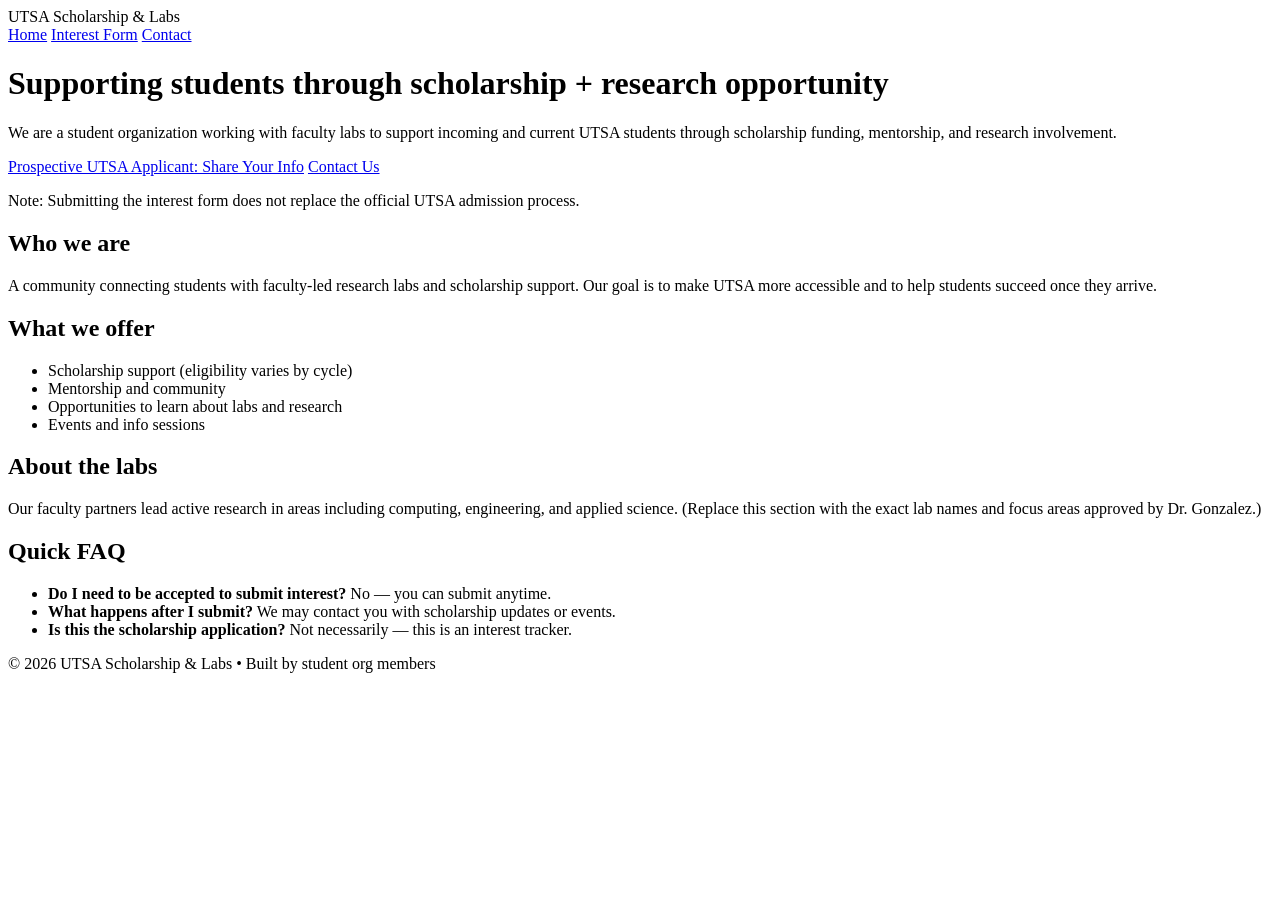
==== index.html @ cc791b41 "Skeleton html" ====
<!doctype html>
<html lang="en">
<head>
  <meta charset="utf-8" />
  <meta name="viewport" content="width=device-width, initial-scale=1" />
  <title>UTSA Scholarship & Labs</title>
  <link rel="stylesheet" href="styles.css" />
</head>
<body>
  <div class="container">
    <div class="nav">
      <div class="brand">UTSA Scholarship & Labs</div>
      <div class="navlinks">
        <a href="index.html">Home</a>
        <a href="interest.html">Interest Form</a>
        <a href="contact.html">Contact</a>
      </div>
    </div>

    <div class="hero">
      <h1>Supporting students through scholarship + research opportunity</h1>
      <p>
        We are a student organization working with faculty labs to support incoming and current UTSA students
        through scholarship funding, mentorship, and research involvement.
      </p>
      <div class="btnrow">
        <a class="btn primary" href="interest.html">Prospective UTSA Applicant: Share Your Info</a>
        <a class="btn" href="contact.html">Contact Us</a>
      </div>
      <div class="hr"></div>
      <p class="small">
        Note: Submitting the interest form does not replace the official UTSA admission process.
      </p>
    </div>

    <div class="grid">
      <div class="card">
        <h2>Who we are</h2>
        <p>
          A community connecting students with faculty-led research labs and scholarship support.
          Our goal is to make UTSA more accessible and to help students succeed once they arrive.
        </p>
      </div>

      <div class="card">
        <h2>What we offer</h2>
        <ul>
          <li>Scholarship support (eligibility varies by cycle)</li>
          <li>Mentorship and community</li>
          <li>Opportunities to learn about labs and research</li>
          <li>Events and info sessions</li>
        </ul>
      </div>

      <div class="card">
        <h2>About the labs</h2>
        <p>
          Our faculty partners lead active research in areas including computing, engineering, and applied science.
          (Replace this section with the exact lab names and focus areas approved by Dr. Gonzalez.)
        </p>
      </div>

      <div class="card">
        <h2>Quick FAQ</h2>
        <ul>
          <li><b>Do I need to be accepted to submit interest?</b> No — you can submit anytime.</li>
          <li><b>What happens after I submit?</b> We may contact you with scholarship updates or events.</li>
          <li><b>Is this the scholarship application?</b> Not necessarily — this is an interest tracker.</li>
        </ul>
      </div>
    </div>

    <div class="footer">
      © <span id="y"></span> UTSA Scholarship & Labs • Built by student org members
    </div>
  </div>

  <script>
    document.getElementById("y").textContent = new Date().getFullYear();
  </script>
</body>
</html>
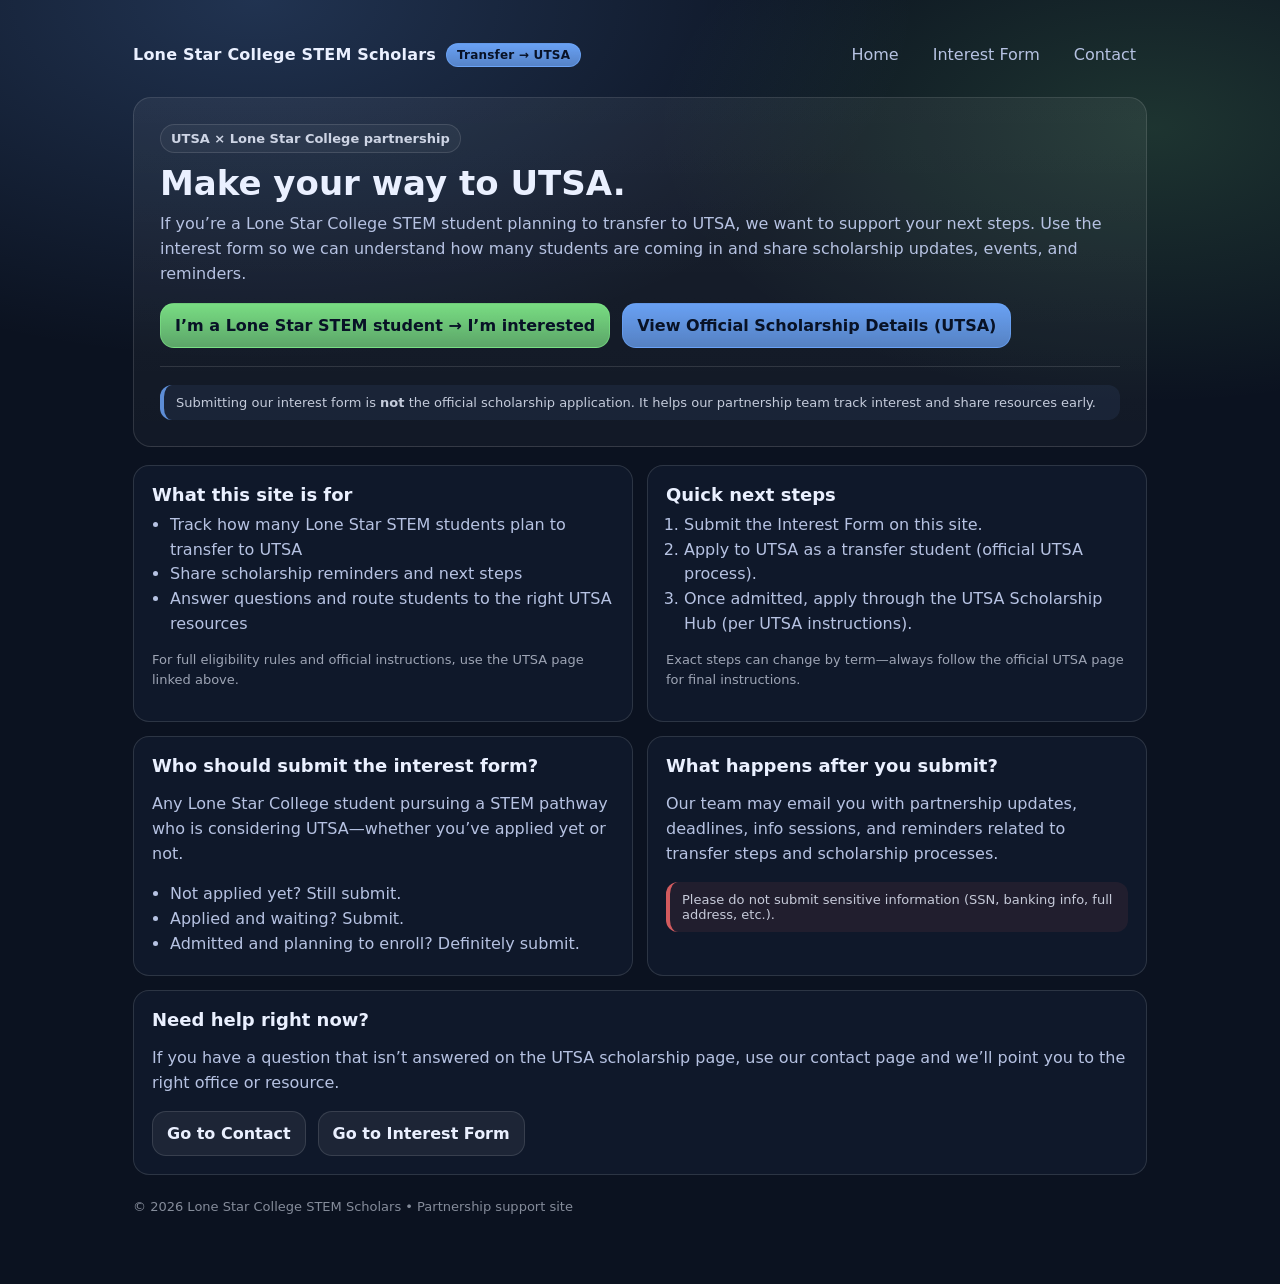
==== commit a07b41f8: "Update title and content for Lone Star College partnership" ====
--- a/index.html
+++ b/index.html
@@ -3,13 +3,16 @@
 <head>
   <meta charset="utf-8" />
   <meta name="viewport" content="width=device-width, initial-scale=1" />
-  <title>UTSA Scholarship & Labs</title>
+  <title>Lone Star College STEM Scholars → UTSA</title>
   <link rel="stylesheet" href="styles.css" />
 </head>
 <body>
   <div class="container">
     <div class="nav">
-      <div class="brand">UTSA Scholarship & Labs</div>
+      <div class="brand">
+        Lone Star College STEM Scholars
+        <span class="badge">Transfer → UTSA</span>
+      </div>
       <div class="navlinks">
         <a href="index.html">Home</a>
         <a href="interest.html">Interest Form</a>
@@ -18,60 +21,87 @@
     </div>
 
     <div class="hero">
-      <h1>Supporting students through scholarship + research opportunity</h1>
+      <div class="kicker">UTSA × Lone Star College partnership</div>
+      <h1>Make your way to UTSA.</h1>
       <p>
-        We are a student organization working with faculty labs to support incoming and current UTSA students
-        through scholarship funding, mentorship, and research involvement.
+        If you’re a Lone Star College STEM student planning to transfer to UTSA, we want to support your next steps.
+        Use the interest form so we can understand how many students are coming in and share scholarship updates, events,
+        and reminders.
       </p>
+
       <div class="btnrow">
-        <a class="btn primary" href="interest.html">Prospective UTSA Applicant: Share Your Info</a>
-        <a class="btn" href="contact.html">Contact Us</a>
+        <a class="btn primary" href="interest.html">I’m a Lone Star STEM student → I’m interested</a>
+        <a class="btn secondary" href="https://klesse.utsa.edu/student/lscholar.html" target="_blank" rel="noopener">
+          View Official Scholarship Details (UTSA)
+        </a>
       </div>
+
       <div class="hr"></div>
-      <p class="small">
-        Note: Submitting the interest form does not replace the official UTSA admission process.
-      </p>
+      <div class="callout">
+        Submitting our interest form is <b>not</b> the official scholarship application.
+        It helps our partnership team track interest and share resources early.
+      </div>
     </div>
 
     <div class="grid">
       <div class="card">
-        <h2>Who we are</h2>
-        <p>
-          A community connecting students with faculty-led research labs and scholarship support.
-          Our goal is to make UTSA more accessible and to help students succeed once they arrive.
-        </p>
+        <h2>What this site is for</h2>
+        <ul>
+          <li>Track how many Lone Star STEM students plan to transfer to UTSA</li>
+          <li>Share scholarship reminders and next steps</li>
+          <li>Answer questions and route students to the right UTSA resources</li>
+        </ul>
+        <p class="mini">For full eligibility rules and official instructions, use the UTSA page linked above.</p>
       </div>
 
       <div class="card">
-        <h2>What we offer</h2>
+        <h2>Quick next steps</h2>
+        <ol style="margin:8px 0 0; padding-left:18px;">
+          <li>Submit the Interest Form on this site.</li>
+          <li>Apply to UTSA as a transfer student (official UTSA process).</li>
+          <li>Once admitted, apply through the UTSA Scholarship Hub (per UTSA instructions).</li>
+        </ol>
+        <p class="mini">Exact steps can change by term—always follow the official UTSA page for final instructions.</p>
+      </div>
+
+      <div class="card">
+        <h2>Who should submit the interest form?</h2>
+        <p>
+          Any Lone Star College student pursuing a STEM pathway who is considering UTSA—whether you’ve applied yet or not.
+        </p>
         <ul>
-          <li>Scholarship support (eligibility varies by cycle)</li>
-          <li>Mentorship and community</li>
-          <li>Opportunities to learn about labs and research</li>
-          <li>Events and info sessions</li>
+          <li>Not applied yet? Still submit.</li>
+          <li>Applied and waiting? Submit.</li>
+          <li>Admitted and planning to enroll? Definitely submit.</li>
         </ul>
       </div>
 
       <div class="card">
-        <h2>About the labs</h2>
+        <h2>What happens after you submit?</h2>
         <p>
-          Our faculty partners lead active research in areas including computing, engineering, and applied science.
-          (Replace this section with the exact lab names and focus areas approved by Dr. Gonzalez.)
+          Our team may email you with partnership updates, deadlines, info sessions, and reminders related to transfer
+          steps and scholarship processes.
         </p>
+        <div class="callout warn" style="margin-top:10px;">
+          Please do not submit sensitive information (SSN, banking info, full address, etc.).
+        </div>
       </div>
 
-      <div class="card">
-        <h2>Quick FAQ</h2>
-        <ul>
-          <li><b>Do I need to be accepted to submit interest?</b> No — you can submit anytime.</li>
-          <li><b>What happens after I submit?</b> We may contact you with scholarship updates or events.</li>
-          <li><b>Is this the scholarship application?</b> Not necessarily — this is an interest tracker.</li>
-        </ul>
+      <div class="card full">
+        <h2>Need help right now?</h2>
+        <p>
+          If you have a question that isn’t answered on the UTSA scholarship page, use our contact page and we’ll point
+          you to the right office or resource.
+        </p>
+        <div class="btnrow">
+          <a class="btn" href="contact.html">Go to Contact</a>
+          <a class="btn" href="interest.html">Go to Interest Form</a>
+        </div>
       </div>
     </div>
 
     <div class="footer">
-      © <span id="y"></span> UTSA Scholarship & Labs • Built by student org members
+      © <span id="y"></span> Lone Star College STEM Scholars • Partnership support site
     </div>
   </div>
 
--- a/styles.css
+++ b/styles.css
@@ -0,0 +1,147 @@
+:root{
+  --bg:#0b1220;
+  --card:#121b2e;
+  --text:#eaf0ff;
+  --muted:#b6c2e2;
+  --accent:#6ea8fe;
+  --accent2:#7ee787;
+  --border:rgba(255,255,255,0.12);
+  --danger:#ff6b6b;
+}
+
+*{box-sizing:border-box;}
+body{
+  margin:0;
+  font-family:system-ui,-apple-system,Segoe UI,Roboto,Arial,sans-serif;
+  background:
+    radial-gradient(1100px 600px at 20% 0%, rgba(110,168,254,0.22), transparent 60%),
+    radial-gradient(900px 500px at 90% 10%, rgba(126,231,135,0.16), transparent 55%),
+    var(--bg);
+  color:var(--text);
+}
+a{color:inherit;text-decoration:none;}
+
+.container{max-width:1050px;margin:0 auto;padding:26px 18px 70px;}
+
+.nav{
+  display:flex;align-items:center;justify-content:space-between;
+  gap:12px;padding:10px 0;
+}
+.brand{
+  font-weight:900;letter-spacing:.2px;display:flex;gap:10px;align-items:center;
+}
+.badge{
+  font-size:12px;
+  color:#081226;
+  background:linear-gradient(180deg, rgba(110,168,254,.95), rgba(110,168,254,.72));
+  padding:4px 10px;border-radius:999px;
+  border:1px solid rgba(110,168,254,.6);
+}
+.navlinks{display:flex;gap:12px;flex-wrap:wrap;}
+.navlinks a{
+  color:var(--muted);
+  padding:8px 10px;border-radius:12px;
+  border:1px solid transparent;
+}
+.navlinks a:hover{
+  background:rgba(255,255,255,0.06);
+  border-color:var(--border);
+  color:var(--text);
+}
+
+.hero{
+  margin-top:14px;
+  padding:26px;
+  border:1px solid var(--border);
+  border-radius:18px;
+  background:linear-gradient(180deg, rgba(255,255,255,0.06), rgba(255,255,255,0.03));
+}
+.hero h1{margin:0 0 10px;font-size:34px;line-height:1.1;}
+.hero p{margin:0 0 16px;color:var(--muted);font-size:16px;line-height:1.55;}
+.kicker{
+  display:inline-flex;align-items:center;gap:8px;
+  color:rgba(234,240,255,0.85);
+  font-weight:700;font-size:13px;
+  padding:6px 10px;border-radius:999px;
+  border:1px solid var(--border);
+  background:rgba(255,255,255,0.04);
+  margin-bottom:12px;
+}
+
+.btnrow{display:flex;gap:12px;flex-wrap:wrap;margin-top:10px;}
+.btn{
+  display:inline-block;
+  padding:12px 14px;border-radius:14px;
+  border:1px solid var(--border);
+  background:rgba(255,255,255,0.06);
+  font-weight:800;
+}
+.btn.primary{
+  background:linear-gradient(180deg, rgba(126,231,135,0.95), rgba(126,231,135,0.68));
+  border-color:rgba(126,231,135,0.55);
+  color:#081226;
+}
+.btn.secondary{
+  background:linear-gradient(180deg, rgba(110,168,254,0.95), rgba(110,168,254,0.72));
+  border-color:rgba(110,168,254,0.55);
+  color:#081226;
+}
+.btn:hover{transform:translateY(-1px);}
+
+.grid{
+  margin-top:18px;
+  display:grid;
+  grid-template-columns:repeat(12, 1fr);
+  gap:14px;
+}
+.card{
+  grid-column:span 6;
+  padding:18px;
+  border-radius:16px;
+  border:1px solid var(--border);
+  background:rgba(18,27,46,0.75);
+}
+.card h2{margin:0 0 8px;font-size:18px;}
+.card p, .card li{color:var(--muted);line-height:1.55;}
+.card ul{margin:8px 0 0;padding-left:18px;}
+.card .mini{font-size:13px;color:rgba(234,240,255,0.65);}
+
+.full{grid-column:span 12;}
+
+.hr{height:1px;background:var(--border);margin:18px 0;}
+
+label{display:block;font-weight:750;margin:10px 0 6px;}
+input, select, textarea{
+  width:100%;
+  padding:11px 12px;
+  border-radius:12px;
+  border:1px solid var(--border);
+  background:rgba(255,255,255,0.04);
+  color:var(--text);
+  outline:none;
+}
+textarea{min-height:120px;resize:vertical;}
+.small{color:rgba(234,240,255,0.65);font-size:13px;line-height:1.45;}
+.callout{
+  border-left:4px solid rgba(110,168,254,0.8);
+  padding:10px 12px;
+  border-radius:12px;
+  background:rgba(110,168,254,0.08);
+  color:rgba(234,240,255,0.82);
+  font-size:13px;
+}
+.warn{
+  border-left:4px solid rgba(255,107,107,0.8);
+  background:rgba(255,107,107,0.08);
+}
+
+.footer{
+  margin-top:24px;
+  color:rgba(234,240,255,0.55);
+  font-size:13px;
+}
+
+@media (max-width: 760px){
+  .card{grid-column:span 12;}
+  .hero h1{font-size:28px;}
+}
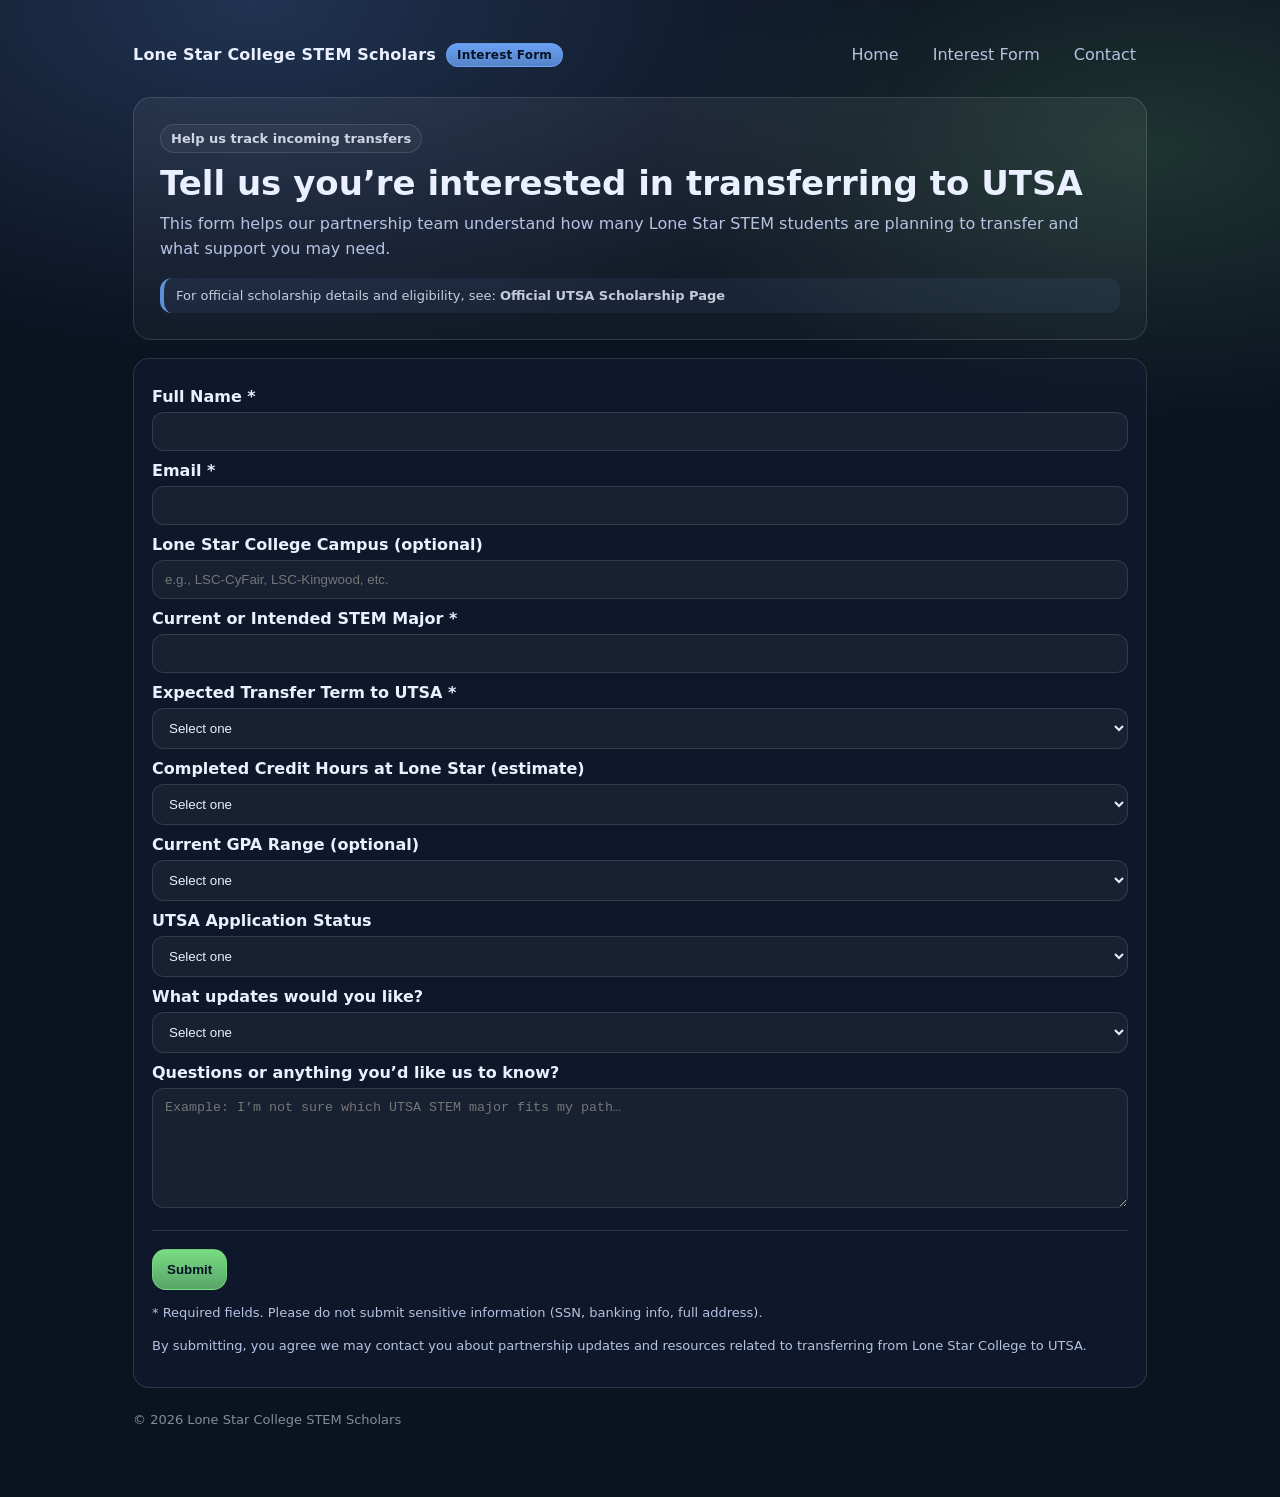
==== commit 193866b3: "Update title and content for interest form page" ====
--- a/index.html
+++ b/index.html
@@ -3,7 +3,7 @@
 <head>
   <meta charset="utf-8" />
   <meta name="viewport" content="width=device-width, initial-scale=1" />
-  <title>Lone Star College STEM Scholars → UTSA</title>
+  <title>Interest Form | Lone Star College STEM Scholars</title>
   <link rel="stylesheet" href="styles.css" />
 </head>
 <body>
@@ -11,7 +11,7 @@
     <div class="nav">
       <div class="brand">
         Lone Star College STEM Scholars
-        <span class="badge">Transfer → UTSA</span>
+        <span class="badge">Interest Form</span>
       </div>
       <div class="navlinks">
         <a href="index.html">Home</a>
@@ -21,87 +21,99 @@
     </div>
 
     <div class="hero">
-      <div class="kicker">UTSA × Lone Star College partnership</div>
-      <h1>Make your way to UTSA.</h1>
+      <div class="kicker">Help us track incoming transfers</div>
+      <h1>Tell us you’re interested in transferring to UTSA</h1>
       <p>
-        If you’re a Lone Star College STEM student planning to transfer to UTSA, we want to support your next steps.
-        Use the interest form so we can understand how many students are coming in and share scholarship updates, events,
-        and reminders.
+        This form helps our partnership team understand how many Lone Star STEM students are planning to transfer and
+        what support you may need.
       </p>
-
-      <div class="btnrow">
-        <a class="btn primary" href="interest.html">I’m a Lone Star STEM student → I’m interested</a>
-        <a class="btn secondary" href="https://klesse.utsa.edu/student/lscholar.html" target="_blank" rel="noopener">
-          View Official Scholarship Details (UTSA)
-        </a>
-      </div>
-
-      <div class="hr"></div>
       <div class="callout">
-        Submitting our interest form is <b>not</b> the official scholarship application.
-        It helps our partnership team track interest and share resources early.
+        For official scholarship details and eligibility, see:
+        <a href="https://klesse.utsa.edu/student/lscholar.html" target="_blank" rel="noopener"><b>Official UTSA Scholarship Page</b></a>
       </div>
     </div>
 
     <div class="grid">
-      <div class="card">
-        <h2>What this site is for</h2>
-        <ul>
-          <li>Track how many Lone Star STEM students plan to transfer to UTSA</li>
-          <li>Share scholarship reminders and next steps</li>
-          <li>Answer questions and route students to the right UTSA resources</li>
-        </ul>
-        <p class="mini">For full eligibility rules and official instructions, use the UTSA page linked above.</p>
-      </div>
+      <div class="card full">
+        <!-- NOTE: This is a static form. Connect it to Google Forms or Netlify Forms later. -->
+        <form name="lsc-stem-interest" method="post">
+          <label for="name">Full Name *</label>
+          <input id="name" name="name" autocomplete="name" required />
 
-      <div class="card">
-        <h2>Quick next steps</h2>
-        <ol style="margin:8px 0 0; padding-left:18px;">
-          <li>Submit the Interest Form on this site.</li>
-          <li>Apply to UTSA as a transfer student (official UTSA process).</li>
-          <li>Once admitted, apply through the UTSA Scholarship Hub (per UTSA instructions).</li>
-        </ol>
-        <p class="mini">Exact steps can change by term—always follow the official UTSA page for final instructions.</p>
-      </div>
+          <label for="email">Email *</label>
+          <input id="email" name="email" type="email" autocomplete="email" required />
 
-      <div class="card">
-        <h2>Who should submit the interest form?</h2>
-        <p>
-          Any Lone Star College student pursuing a STEM pathway who is considering UTSA—whether you’ve applied yet or not.
-        </p>
-        <ul>
-          <li>Not applied yet? Still submit.</li>
-          <li>Applied and waiting? Submit.</li>
-          <li>Admitted and planning to enroll? Definitely submit.</li>
-        </ul>
-      </div>
+          <label for="lsc">Lone Star College Campus (optional)</label>
+          <input id="lsc" name="lsc_campus" placeholder="e.g., LSC-CyFair, LSC-Kingwood, etc." />
 
-      <div class="card">
-        <h2>What happens after you submit?</h2>
-        <p>
-          Our team may email you with partnership updates, deadlines, info sessions, and reminders related to transfer
-          steps and scholarship processes.
-        </p>
-        <div class="callout warn" style="margin-top:10px;">
-          Please do not submit sensitive information (SSN, banking info, full address, etc.).
-        </div>
-      </div>
+          <label for="major">Current or Intended STEM Major *</label>
+          <input id="major" name="major" required />
 
-      <div class="card full">
-        <h2>Need help right now?</h2>
-        <p>
-          If you have a question that isn’t answered on the UTSA scholarship page, use our contact page and we’ll point
-          you to the right office or resource.
-        </p>
-        <div class="btnrow">
-          <a class="btn" href="contact.html">Go to Contact</a>
-          <a class="btn" href="interest.html">Go to Interest Form</a>
-        </div>
+          <label for="term">Expected Transfer Term to UTSA *</label>
+          <select id="term" name="transfer_term" required>
+            <option value="">Select one</option>
+            <option>Fall 2026</option>
+            <option>Spring 2027</option>
+            <option>Fall 2027</option>
+            <option>Other / Not sure</option>
+          </select>
+
+          <label for="hours">Completed Credit Hours at Lone Star (estimate)</label>
+          <select id="hours" name="credit_hours">
+            <option value="">Select one</option>
+            <option>0–23</option>
+            <option>24–45</option>
+            <option>46–60</option>
+            <option>60+</option>
+          </select>
+
+          <label for="gpa">Current GPA Range (optional)</label>
+          <select id="gpa" name="gpa_range">
+            <option value="">Select one</option>
+            <option>Below 2.75</option>
+            <option>2.75–3.24</option>
+            <option>3.25–3.74</option>
+            <option>3.75–4.0</option>
+            <option>Prefer not to say</option>
+          </select>
+
+          <label for="status">UTSA Application Status</label>
+          <select id="status" name="utsa_status">
+            <option value="">Select one</option>
+            <option>Not started</option>
+            <option>In progress</option>
+            <option>Submitted</option>
+            <option>Admitted</option>
+          </select>
+
+          <label for="updates">What updates would you like?</label>
+          <select id="updates" name="updates">
+            <option value="">Select one</option>
+            <option>Scholarship reminders</option>
+            <option>Transfer steps + advising info</option>
+            <option>Events / info sessions</option>
+            <option>All of the above</option>
+          </select>
+
+          <label for="notes">Questions or anything you’d like us to know?</label>
+          <textarea id="notes" name="notes" placeholder="Example: I’m not sure which UTSA STEM major fits my path…"></textarea>
+
+          <div class="hr"></div>
+          <button class="btn primary" type="submit">Submit</button>
+
+          <p class="small">
+            * Required fields. Please do not submit sensitive information (SSN, banking info, full address).
+          </p>
+          <p class="small">
+            By submitting, you agree we may contact you about partnership updates and resources related to transferring
+            from Lone Star College to UTSA.
+          </p>
+        </form>
       </div>
     </div>
 
     <div class="footer">
-      © <span id="y"></span> Lone Star College STEM Scholars • Partnership support site
+      © <span id="y"></span> Lone Star College STEM Scholars
     </div>
   </div>
 
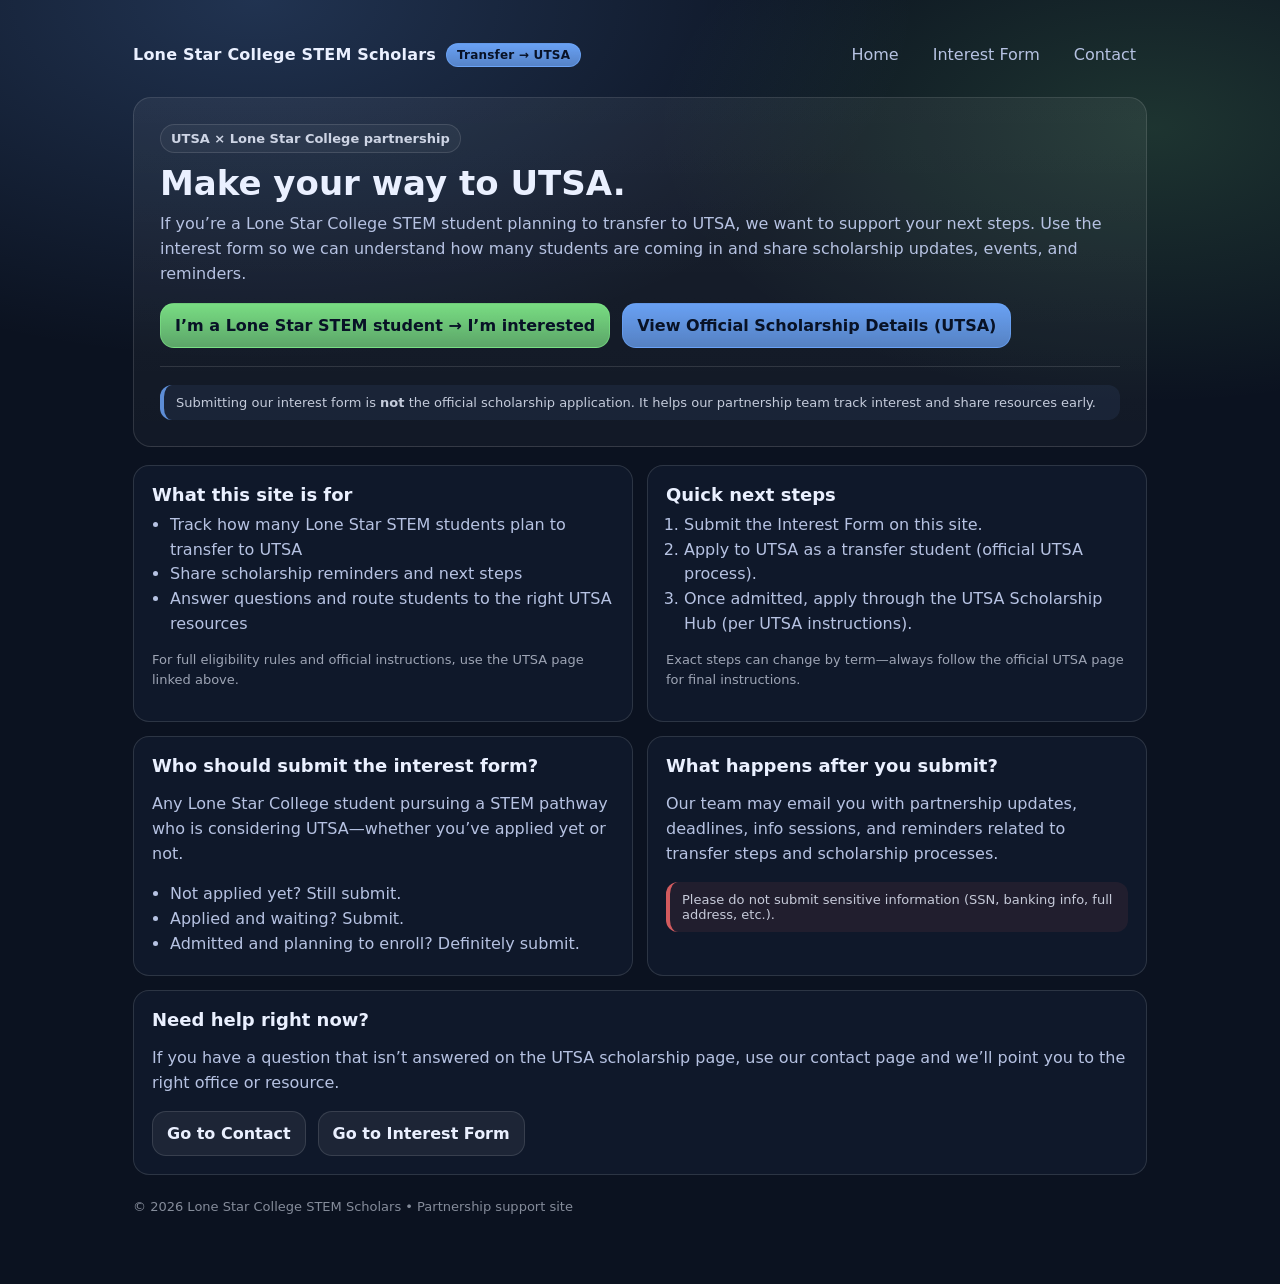
==== commit 3ea65bf2: "Revise content for UTSA partnership and interest form Updated the title and content to reflect the p" ====
--- a/index.html
+++ b/index.html
@@ -3,7 +3,7 @@
 <head>
   <meta charset="utf-8" />
   <meta name="viewport" content="width=device-width, initial-scale=1" />
-  <title>Interest Form | Lone Star College STEM Scholars</title>
+  <title>Lone Star College STEM Scholars → UTSA</title>
   <link rel="stylesheet" href="styles.css" />
 </head>
 <body>
@@ -11,7 +11,7 @@
     <div class="nav">
       <div class="brand">
         Lone Star College STEM Scholars
-        <span class="badge">Interest Form</span>
+        <span class="badge">Transfer → UTSA</span>
       </div>
       <div class="navlinks">
         <a href="index.html">Home</a>
@@ -21,99 +21,87 @@
     </div>
 
     <div class="hero">
-      <div class="kicker">Help us track incoming transfers</div>
-      <h1>Tell us you’re interested in transferring to UTSA</h1>
+      <div class="kicker">UTSA × Lone Star College partnership</div>
+      <h1>Make your way to UTSA.</h1>
       <p>
-        This form helps our partnership team understand how many Lone Star STEM students are planning to transfer and
-        what support you may need.
+        If you’re a Lone Star College STEM student planning to transfer to UTSA, we want to support your next steps.
+        Use the interest form so we can understand how many students are coming in and share scholarship updates, events,
+        and reminders.
       </p>
+
+      <div class="btnrow">
+        <a class="btn primary" href="interest.html">I’m a Lone Star STEM student → I’m interested</a>
+        <a class="btn secondary" href="https://klesse.utsa.edu/student/lscholar.html" target="_blank" rel="noopener">
+          View Official Scholarship Details (UTSA)
+        </a>
+      </div>
+
+      <div class="hr"></div>
       <div class="callout">
-        For official scholarship details and eligibility, see:
-        <a href="https://klesse.utsa.edu/student/lscholar.html" target="_blank" rel="noopener"><b>Official UTSA Scholarship Page</b></a>
+        Submitting our interest form is <b>not</b> the official scholarship application.
+        It helps our partnership team track interest and share resources early.
       </div>
     </div>
 
     <div class="grid">
+      <div class="card">
+        <h2>What this site is for</h2>
+        <ul>
+          <li>Track how many Lone Star STEM students plan to transfer to UTSA</li>
+          <li>Share scholarship reminders and next steps</li>
+          <li>Answer questions and route students to the right UTSA resources</li>
+        </ul>
+        <p class="mini">For full eligibility rules and official instructions, use the UTSA page linked above.</p>
+      </div>
+
+      <div class="card">
+        <h2>Quick next steps</h2>
+        <ol style="margin:8px 0 0; padding-left:18px;">
+          <li>Submit the Interest Form on this site.</li>
+          <li>Apply to UTSA as a transfer student (official UTSA process).</li>
+          <li>Once admitted, apply through the UTSA Scholarship Hub (per UTSA instructions).</li>
+        </ol>
+        <p class="mini">Exact steps can change by term—always follow the official UTSA page for final instructions.</p>
+      </div>
+
+      <div class="card">
+        <h2>Who should submit the interest form?</h2>
+        <p>
+          Any Lone Star College student pursuing a STEM pathway who is considering UTSA—whether you’ve applied yet or not.
+        </p>
+        <ul>
+          <li>Not applied yet? Still submit.</li>
+          <li>Applied and waiting? Submit.</li>
+          <li>Admitted and planning to enroll? Definitely submit.</li>
+        </ul>
+      </div>
+
+      <div class="card">
+        <h2>What happens after you submit?</h2>
+        <p>
+          Our team may email you with partnership updates, deadlines, info sessions, and reminders related to transfer
+          steps and scholarship processes.
+        </p>
+        <div class="callout warn" style="margin-top:10px;">
+          Please do not submit sensitive information (SSN, banking info, full address, etc.).
+        </div>
+      </div>
+
       <div class="card full">
-        <!-- NOTE: This is a static form. Connect it to Google Forms or Netlify Forms later. -->
-        <form name="lsc-stem-interest" method="post">
-          <label for="name">Full Name *</label>
-          <input id="name" name="name" autocomplete="name" required />
-
-          <label for="email">Email *</label>
-          <input id="email" name="email" type="email" autocomplete="email" required />
-
-          <label for="lsc">Lone Star College Campus (optional)</label>
-          <input id="lsc" name="lsc_campus" placeholder="e.g., LSC-CyFair, LSC-Kingwood, etc." />
-
-          <label for="major">Current or Intended STEM Major *</label>
-          <input id="major" name="major" required />
-
-          <label for="term">Expected Transfer Term to UTSA *</label>
-          <select id="term" name="transfer_term" required>
-            <option value="">Select one</option>
-            <option>Fall 2026</option>
-            <option>Spring 2027</option>
-            <option>Fall 2027</option>
-            <option>Other / Not sure</option>
-          </select>
-
-          <label for="hours">Completed Credit Hours at Lone Star (estimate)</label>
-          <select id="hours" name="credit_hours">
-            <option value="">Select one</option>
-            <option>0–23</option>
-            <option>24–45</option>
-            <option>46–60</option>
-            <option>60+</option>
-          </select>
-
-          <label for="gpa">Current GPA Range (optional)</label>
-          <select id="gpa" name="gpa_range">
-            <option value="">Select one</option>
-            <option>Below 2.75</option>
-            <option>2.75–3.24</option>
-            <option>3.25–3.74</option>
-            <option>3.75–4.0</option>
-            <option>Prefer not to say</option>
-          </select>
-
-          <label for="status">UTSA Application Status</label>
-          <select id="status" name="utsa_status">
-            <option value="">Select one</option>
-            <option>Not started</option>
-            <option>In progress</option>
-            <option>Submitted</option>
-            <option>Admitted</option>
-          </select>
-
-          <label for="updates">What updates would you like?</label>
-          <select id="updates" name="updates">
-            <option value="">Select one</option>
-            <option>Scholarship reminders</option>
-            <option>Transfer steps + advising info</option>
-            <option>Events / info sessions</option>
-            <option>All of the above</option>
-          </select>
-
-          <label for="notes">Questions or anything you’d like us to know?</label>
-          <textarea id="notes" name="notes" placeholder="Example: I’m not sure which UTSA STEM major fits my path…"></textarea>
-
-          <div class="hr"></div>
-          <button class="btn primary" type="submit">Submit</button>
-
-          <p class="small">
-            * Required fields. Please do not submit sensitive information (SSN, banking info, full address).
-          </p>
-          <p class="small">
-            By submitting, you agree we may contact you about partnership updates and resources related to transferring
-            from Lone Star College to UTSA.
-          </p>
-        </form>
+        <h2>Need help right now?</h2>
+        <p>
+          If you have a question that isn’t answered on the UTSA scholarship page, use our contact page and we’ll point
+          you to the right office or resource.
+        </p>
+        <div class="btnrow">
+          <a class="btn" href="contact.html">Go to Contact</a>
+          <a class="btn" href="interest.html">Go to Interest Form</a>
+        </div>
       </div>
     </div>
 
     <div class="footer">
-      © <span id="y"></span> Lone Star College STEM Scholars
+      © <span id="y"></span> Lone Star College STEM Scholars • Partnership support site
     </div>
   </div>
 
